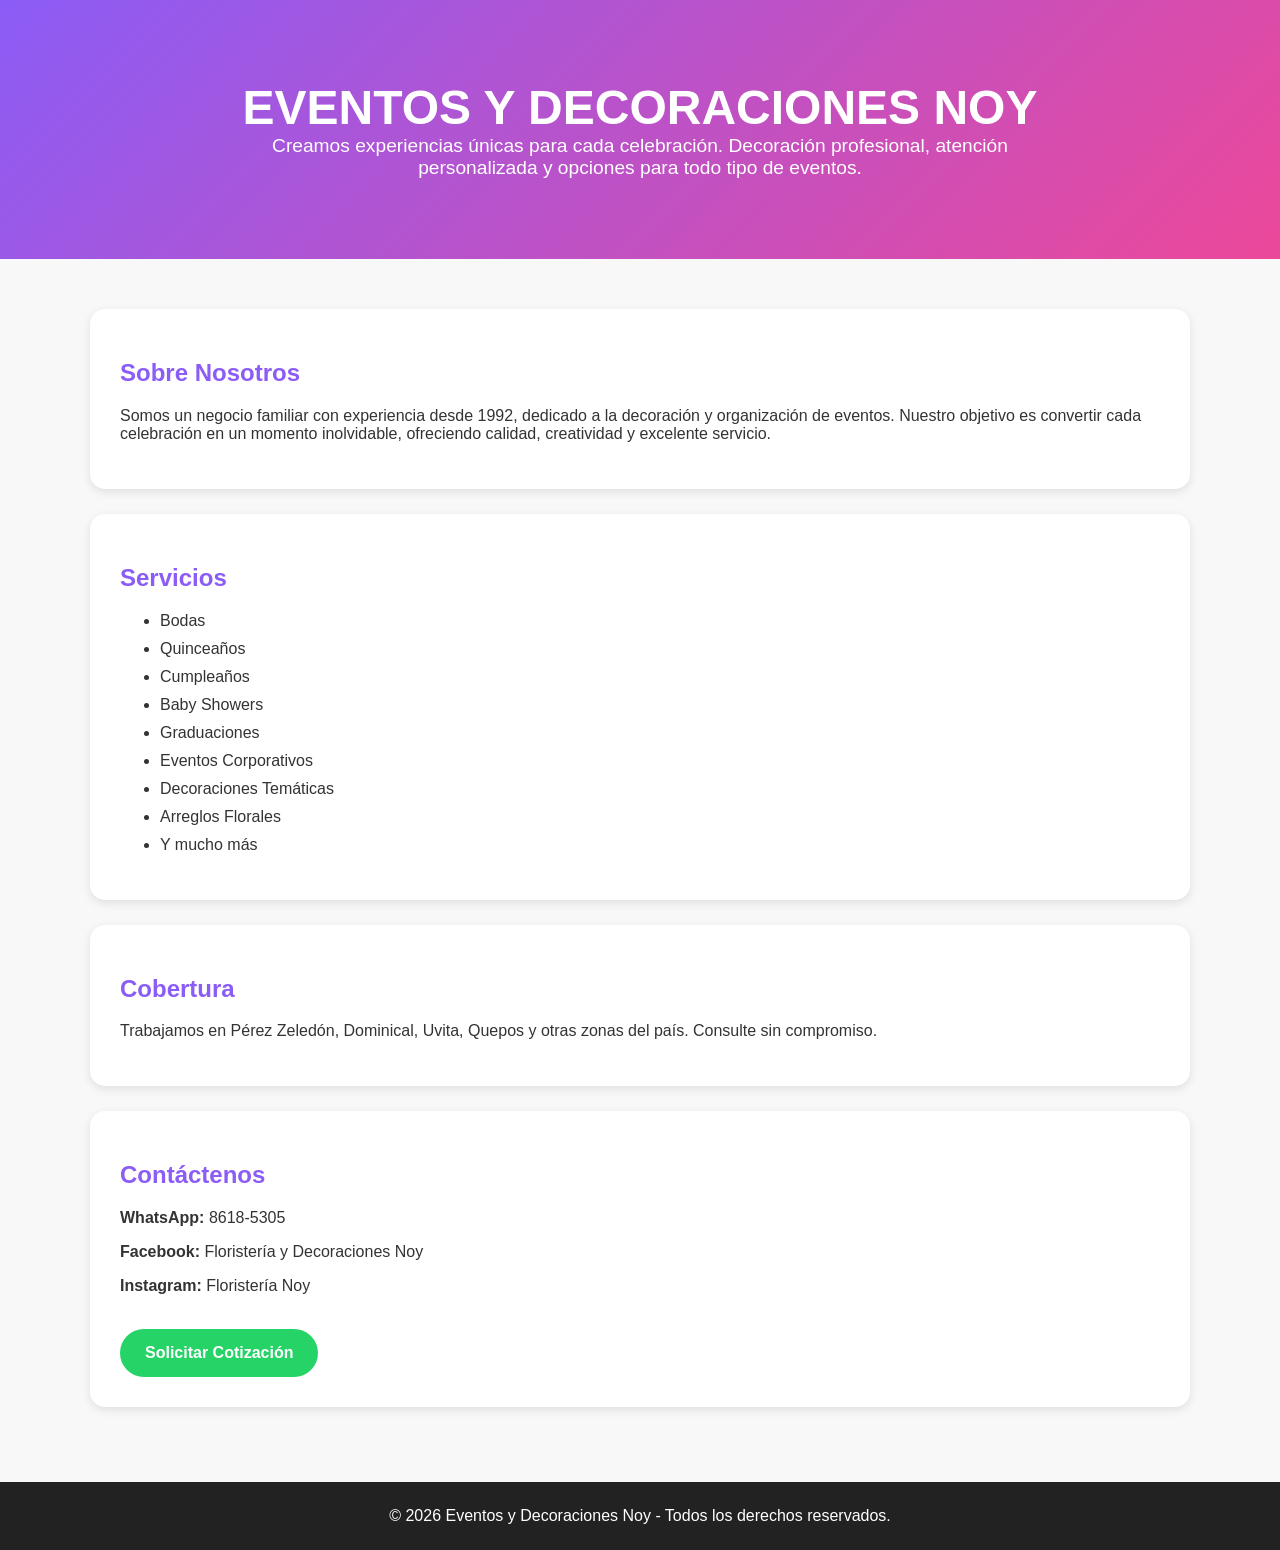
==== index.html @ f1e03eb6 "Update index.html" ====
<!DOCTYPE html>
<html lang="es">
<head>
<meta charset="UTF-8">
<meta name="viewport" content="width=device-width, initial-scale=1.0">
<title>Eventos y Decoraciones Noy</title>

<style>
body{
    margin:0;
    font-family:Arial, sans-serif;
    background:#f8f8f8;
    color:#333;
}

header{
    background:linear-gradient(135deg,#8b5cf6,#ec4899);
    color:white;
    text-align:center;
    padding:80px 20px;
}

header h1{
    font-size:3rem;
    margin:0;
}

header p{
    font-size:1.2rem;
    max-width:800px;
    margin:auto;
}

section{
    max-width:1100px;
    margin:auto;
    padding:50px 20px;
}

.card{
    background:white;
    padding:30px;
    border-radius:15px;
    box-shadow:0 3px 10px rgba(0,0,0,0.1);
    margin-bottom:25px;
}

h2{
    color:#8b5cf6;
}

ul li{
    margin-bottom:10px;
}

.whatsapp{
    display:inline-block;
    background:#25D366;
    color:white;
    padding:15px 25px;
    border-radius:50px;
    text-decoration:none;
    font-weight:bold;
}

footer{
    background:#222;
    color:white;
    text-align:center;
    padding:25px;
}

@media(max-width:768px){
    header h1{
        font-size:2rem;
    }
}
</style>
</head>

<body>

<header>
    <h1>EVENTOS Y DECORACIONES NOY</h1>
    <p>
        Creamos experiencias únicas para cada celebración.
        Decoración profesional, atención personalizada y opciones
        para todo tipo de eventos.
    </p>
</header>

<section>

<div class="card">
    <h2>Sobre Nosotros</h2>
    <p>
        Somos un negocio familiar con experiencia desde 1992,
        dedicado a la decoración y organización de eventos.
        Nuestro objetivo es convertir cada celebración en un momento
        inolvidable, ofreciendo calidad, creatividad y excelente servicio.
    </p>
</div>

<div class="card">
    <h2>Servicios</h2>
    <ul>
        <li>Bodas</li>
        <li>Quinceaños</li>
        <li>Cumpleaños</li>
        <li>Baby Showers</li>
        <li>Graduaciones</li>
        <li>Eventos Corporativos</li>
        <li>Decoraciones Temáticas</li>
        <li>Arreglos Florales</li>
        <li>Y mucho más</li>
    </ul>
</div>

<div class="card">
    <h2>Cobertura</h2>
    <p>
        Trabajamos en Pérez Zeledón, Dominical, Uvita, Quepos
        y otras zonas del país. Consulte sin compromiso.
    </p>
</div>

<div class="card">
    <h2>Contáctenos</h2>

    <p><strong>WhatsApp:</strong> 8618-5305</p>
    <p><strong>Facebook:</strong> Floristería y Decoraciones Noy</p>
    <p><strong>Instagram:</strong> Floristería Noy</p>

    <br>

    <a class="whatsapp"
       href="https://wa.me/50686185305"
       target="_blank">
       Solicitar Cotización
    </a>
</div>

</section>

<footer>
    © 2026 Eventos y Decoraciones Noy - Todos los derechos reservados.
</footer>

</body>
</html>
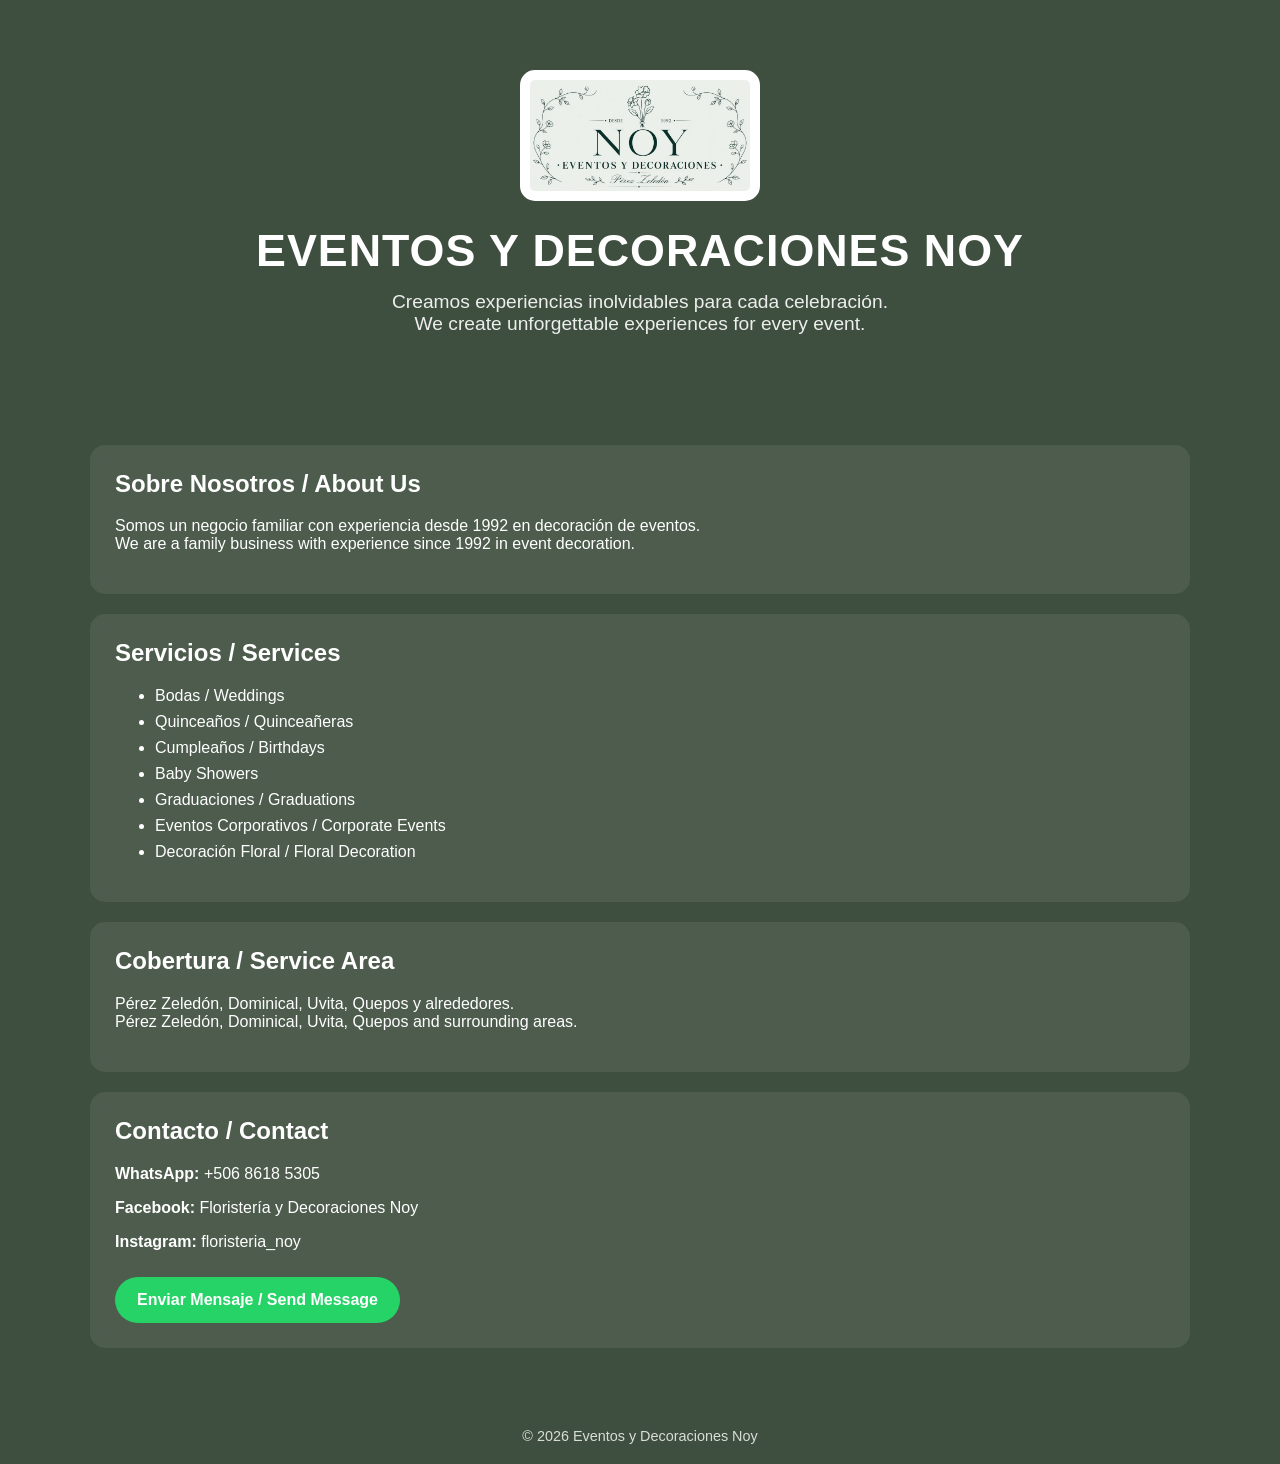
==== commit af80fb75: "Update 2 index.html" ====
--- a/index.html
+++ b/index.html
@@ -8,72 +8,80 @@
 <style>
 body{
     margin:0;
-    font-family:Arial, sans-serif;
-    background:#f8f8f8;
-    color:#333;
+    font-family: Arial, sans-serif;
+    background:#3f4f3f; /* verde musgo */
+    color:white;
 }
 
+/* HEADER */
 header{
-    background:linear-gradient(135deg,#8b5cf6,#ec4899);
-    color:white;
     text-align:center;
-    padding:80px 20px;
+    padding:70px 20px;
+}
+
+header img{
+    max-width:220px;
+    margin-bottom:20px;
+    border-radius:15px;
+    background:white;
+    padding:10px;
 }
 
 header h1{
-    font-size:3rem;
+    font-size:2.8rem;
     margin:0;
+    letter-spacing:1px;
 }
 
 header p{
     font-size:1.2rem;
     max-width:800px;
-    margin:auto;
+    margin:15px auto 0;
+    opacity:0.9;
 }
 
+/* SECCIONES */
 section{
     max-width:1100px;
     margin:auto;
-    padding:50px 20px;
+    padding:40px 20px;
 }
 
 .card{
-    background:white;
-    padding:30px;
+    background:rgba(255,255,255,0.08);
+    padding:25px;
     border-radius:15px;
-    box-shadow:0 3px 10px rgba(0,0,0,0.1);
-    margin-bottom:25px;
+    margin-bottom:20px;
+    backdrop-filter: blur(6px);
 }
 
 h2{
-    color:#8b5cf6;
+    color:#ffffff;
+    margin-top:0;
 }
 
 ul li{
-    margin-bottom:10px;
+    margin-bottom:8px;
 }
 
+/* BOTÓN WHATSAPP */
 .whatsapp{
     display:inline-block;
     background:#25D366;
     color:white;
-    padding:15px 25px;
+    padding:14px 22px;
     border-radius:50px;
     text-decoration:none;
     font-weight:bold;
+    margin-top:10px;
 }
 
+/* FOOTER */
 footer{
-    background:#222;
-    color:white;
     text-align:center;
-    padding:25px;
-}
-
-@media(max-width:768px){
-    header h1{
-        font-size:2rem;
-    }
+    padding:20px;
+    font-size:0.9rem;
+    opacity:0.8;
 }
 </style>
 </head>
@@ -81,69 +89,65 @@
 <body>
 
 <header>
+
+    <img src="logo-noy.jpeg" alt="Logo Eventos y Decoraciones Noy">
+
     <h1>EVENTOS Y DECORACIONES NOY</h1>
+
     <p>
-        Creamos experiencias únicas para cada celebración.
-        Decoración profesional, atención personalizada y opciones
-        para todo tipo de eventos.
+        Creamos experiencias inolvidables para cada celebración.<br>
+        We create unforgettable experiences for every event.
     </p>
+
 </header>
 
 <section>
 
 <div class="card">
-    <h2>Sobre Nosotros</h2>
+    <h2>Sobre Nosotros / About Us</h2>
     <p>
-        Somos un negocio familiar con experiencia desde 1992,
-        dedicado a la decoración y organización de eventos.
-        Nuestro objetivo es convertir cada celebración en un momento
-        inolvidable, ofreciendo calidad, creatividad y excelente servicio.
+        Somos un negocio familiar con experiencia desde 1992 en decoración de eventos.<br>
+        We are a family business with experience since 1992 in event decoration.
     </p>
 </div>
 
 <div class="card">
-    <h2>Servicios</h2>
+    <h2>Servicios / Services</h2>
     <ul>
-        <li>Bodas</li>
-        <li>Quinceaños</li>
-        <li>Cumpleaños</li>
+        <li>Bodas / Weddings</li>
+        <li>Quinceaños / Quinceañeras</li>
+        <li>Cumpleaños / Birthdays</li>
         <li>Baby Showers</li>
-        <li>Graduaciones</li>
-        <li>Eventos Corporativos</li>
-        <li>Decoraciones Temáticas</li>
-        <li>Arreglos Florales</li>
-        <li>Y mucho más</li>
+        <li>Graduaciones / Graduations</li>
+        <li>Eventos Corporativos / Corporate Events</li>
+        <li>Decoración Floral / Floral Decoration</li>
     </ul>
 </div>
 
 <div class="card">
-    <h2>Cobertura</h2>
+    <h2>Cobertura / Service Area</h2>
     <p>
-        Trabajamos en Pérez Zeledón, Dominical, Uvita, Quepos
-        y otras zonas del país. Consulte sin compromiso.
+        Pérez Zeledón, Dominical, Uvita, Quepos y alrededores.<br>
+        Pérez Zeledón, Dominical, Uvita, Quepos and surrounding areas.
     </p>
 </div>
 
 <div class="card">
-    <h2>Contáctenos</h2>
+    <h2>Contacto / Contact</h2>
 
-    <p><strong>WhatsApp:</strong> 8618-5305</p>
+    <p><strong>WhatsApp:</strong> +506 8618 5305</p>
     <p><strong>Facebook:</strong> Floristería y Decoraciones Noy</p>
-    <p><strong>Instagram:</strong> Floristería Noy</p>
+    <p><strong>Instagram:</strong> floristeria_noy</p>
 
-    <br>
-
-    <a class="whatsapp"
-       href="https://wa.me/50686185305"
-       target="_blank">
-       Solicitar Cotización
+    <a class="whatsapp" href="https://wa.me/50686185305" target="_blank">
+        Enviar Mensaje / Send Message
     </a>
 </div>
 
 </section>
 
 <footer>
-    © 2026 Eventos y Decoraciones Noy - Todos los derechos reservados.
+    © 2026 Eventos y Decoraciones Noy
 </footer>
 
 </body>
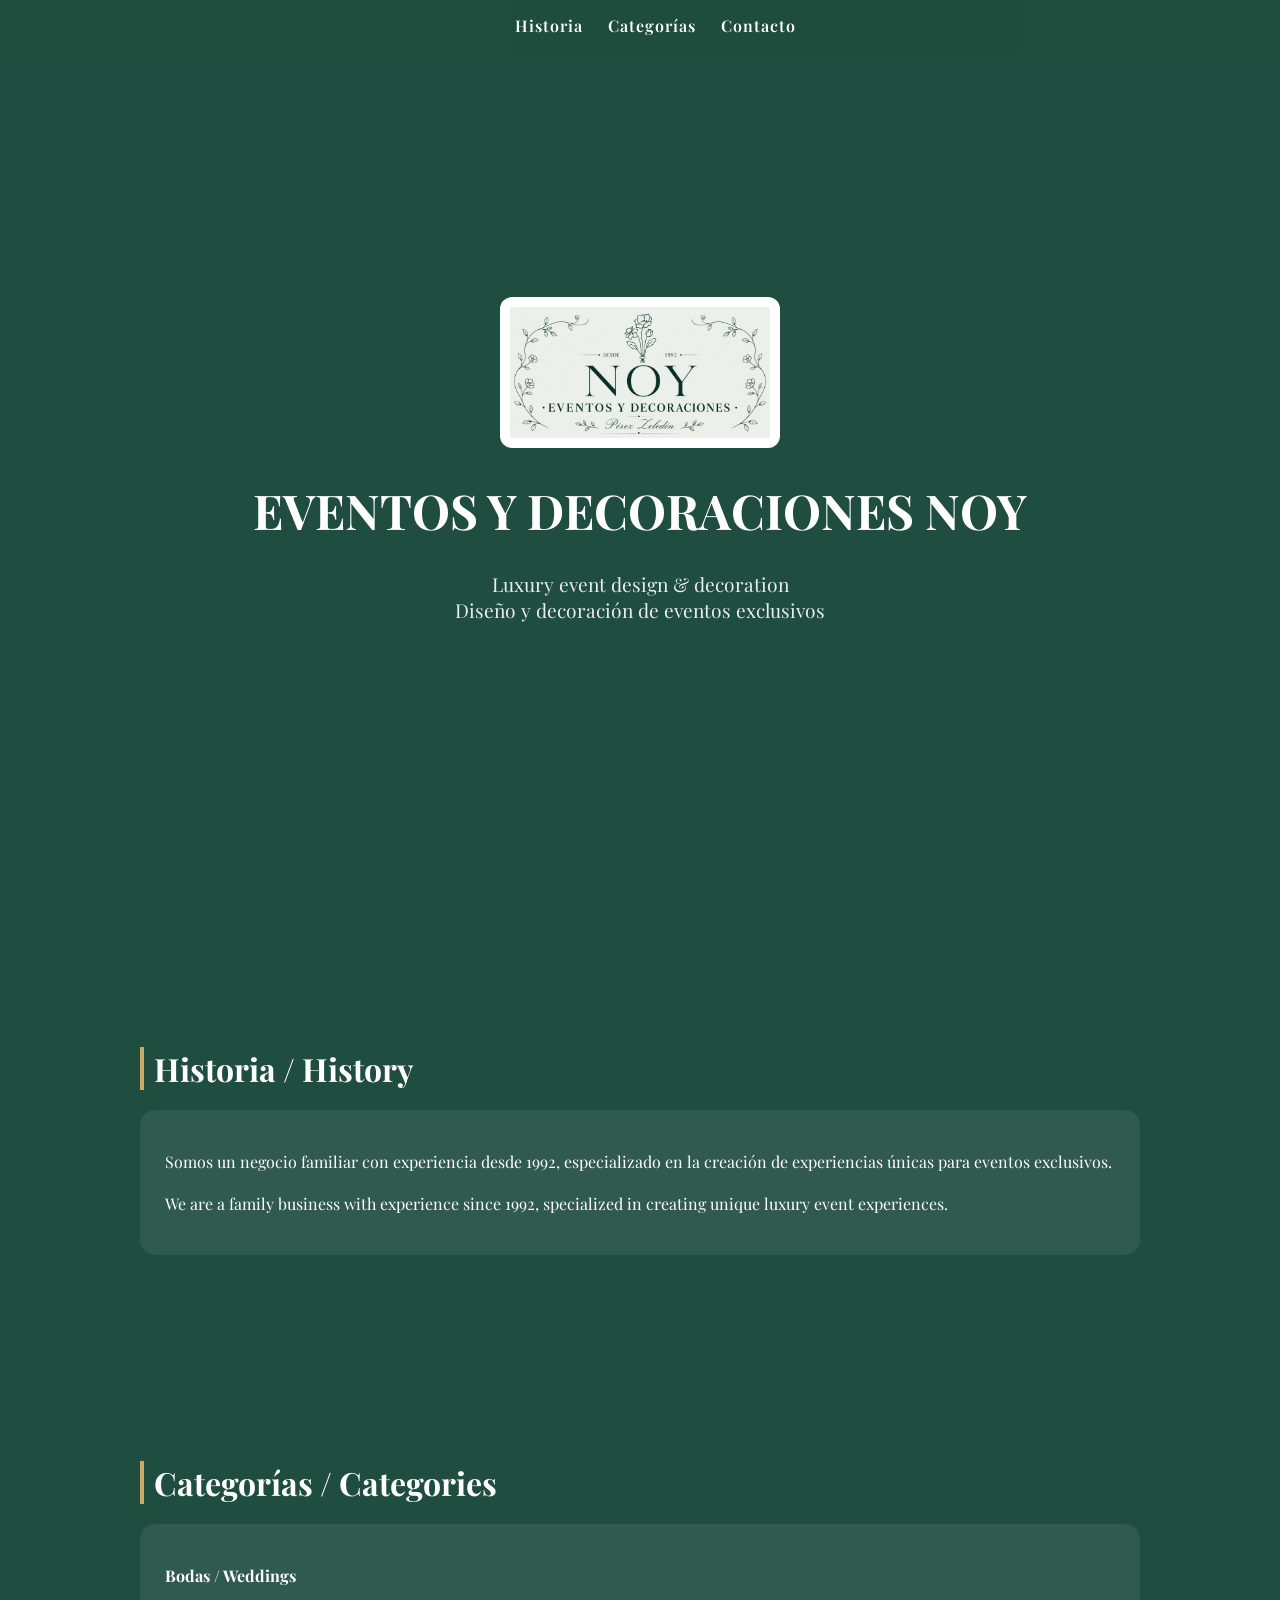
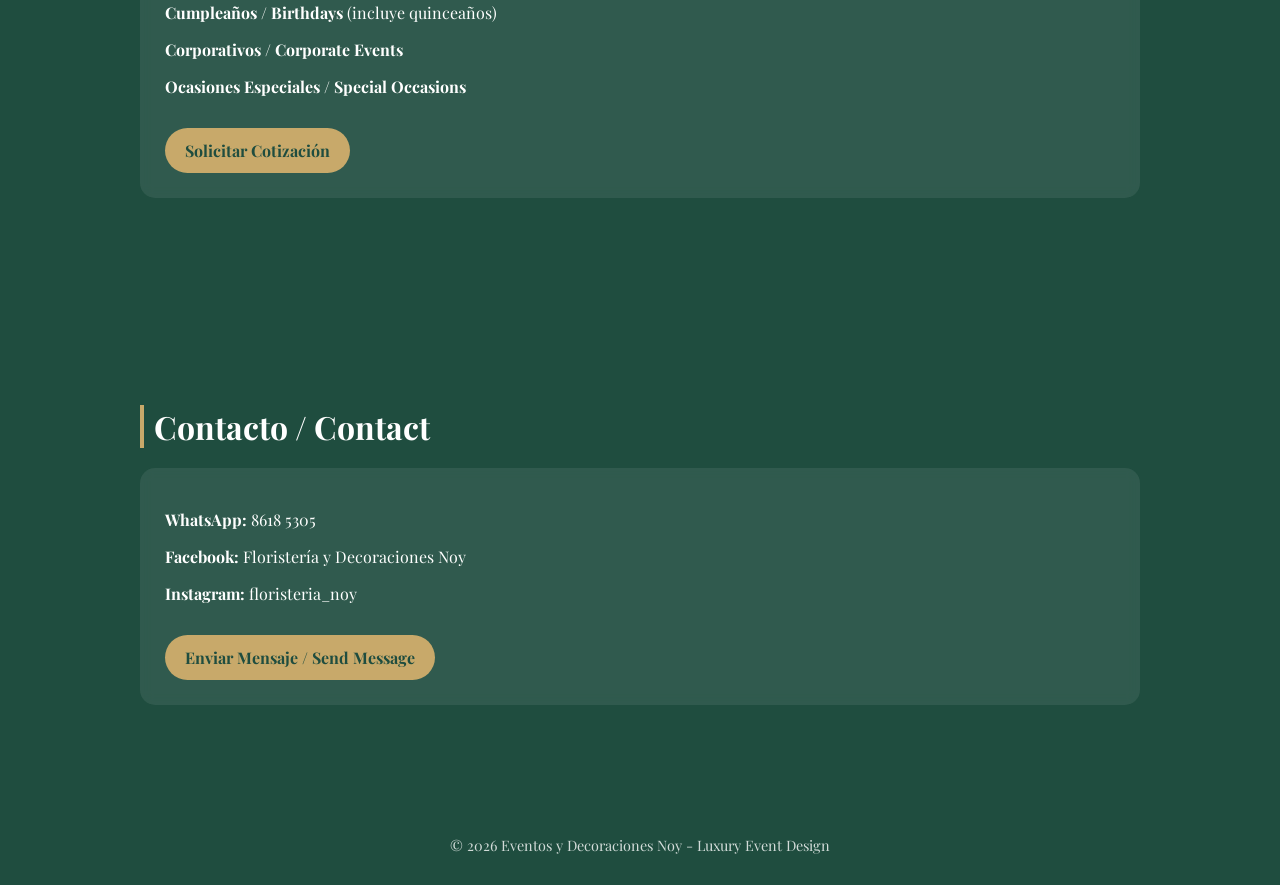
==== commit cebcc3c5: "Update 3 index.html" ====
--- a/index.html
+++ b/index.html
@@ -5,46 +5,79 @@
 <meta name="viewport" content="width=device-width, initial-scale=1.0">
 <title>Eventos y Decoraciones Noy</title>
 
+<link href="https://fonts.googleapis.com/css2?family=Playfair+Display:wght@400;600;700&display=swap" rel="stylesheet">
+
 <style>
 body{
     margin:0;
-    font-family: Arial, sans-serif;
-    background:#3f4f3f; /* verde musgo */
-    color:white;
+    font-family:'Playfair Display', serif;
+    background:#1f4d3f; /* verde lujo */
+    color:#ffffff;
 }
 
-/* HEADER */
+/* NAV */
+nav{
+    position:fixed;
+    top:0;
+    width:100%;
+    background:rgba(31,77,63,0.95);
+    display:flex;
+    justify-content:center;
+    gap:25px;
+    padding:15px;
+    z-index:1000;
+}
+
+nav a{
+    color:white;
+    text-decoration:none;
+    font-weight:600;
+    letter-spacing:1px;
+}
+
+/* HERO */
 header{
+    height:100vh;
+    display:flex;
+    flex-direction:column;
+    justify-content:center;
+    align-items:center;
     text-align:center;
-    padding:70px 20px;
+    padding:20px;
 }
 
 header img{
-    max-width:220px;
+    width:260px;
+    max-width:80%;
     margin-bottom:20px;
-    border-radius:15px;
+    border-radius:12px;
     background:white;
     padding:10px;
 }
 
 header h1{
-    font-size:2.8rem;
-    margin:0;
-    letter-spacing:1px;
+    font-size:3rem;
+    margin:10px 0;
 }
 
 header p{
+    max-width:700px;
     font-size:1.2rem;
-    max-width:800px;
-    margin:15px auto 0;
     opacity:0.9;
 }
 
 /* SECCIONES */
 section{
-    max-width:1100px;
+    max-width:1000px;
     margin:auto;
-    padding:40px 20px;
+    padding:80px 20px;
+}
+
+h2{
+    font-size:2rem;
+    margin-bottom:20px;
+    border-left:4px solid #c8a96a;
+    padding-left:10px;
 }
 
 .card{
@@ -55,31 +88,22 @@
     backdrop-filter: blur(6px);
 }
 
-h2{
-    color:#ffffff;
-    margin-top:0;
-}
-
-ul li{
-    margin-bottom:8px;
-}
-
-/* BOTÓN WHATSAPP */
-.whatsapp{
+/* BOTÓN */
+.button{
     display:inline-block;
-    background:#25D366;
-    color:white;
-    padding:14px 22px;
-    border-radius:50px;
+    margin-top:15px;
+    padding:12px 20px;
+    background:#c8a96a; /* dorado lujo */
+    color:#1f4d3f;
     text-decoration:none;
+    border-radius:30px;
     font-weight:bold;
-    margin-top:10px;
 }
 
 /* FOOTER */
 footer{
     text-align:center;
-    padding:20px;
+    padding:30px;
     font-size:0.9rem;
     opacity:0.8;
 }
@@ -88,66 +112,73 @@
 
 <body>
 
+<!-- NAV -->
+<nav>
+    <a href="#historia">Historia</a>
+    <a href="#categorias">Categorías</a>
+    <a href="#contacto">Contacto</a>
+</nav>
+
+<!-- HERO -->
 <header>
 
-    <img src="logo-noy.jpeg" alt="Logo Eventos y Decoraciones Noy">
+    <img src="logo-noy.jpeg" alt="Logo Noy">
 
     <h1>EVENTOS Y DECORACIONES NOY</h1>
 
     <p>
-        Creamos experiencias inolvidables para cada celebración.<br>
-        We create unforgettable experiences for every event.
+        Luxury event design & decoration<br>
+        Diseño y decoración de eventos exclusivos
     </p>
 
 </header>
 
-<section>
+<!-- HISTORIA -->
+<section id="historia">
+    <h2>Historia / History</h2>
 
-<div class="card">
-    <h2>Sobre Nosotros / About Us</h2>
-    <p>
-        Somos un negocio familiar con experiencia desde 1992 en decoración de eventos.<br>
-        We are a family business with experience since 1992 in event decoration.
-    </p>
-</div>
+    <div class="card">
+        <p>
+            Somos un negocio familiar con experiencia desde 1992,
+            especializado en la creación de experiencias únicas para eventos exclusivos.<br><br>
 
-<div class="card">
-    <h2>Servicios / Services</h2>
-    <ul>
-        <li>Bodas / Weddings</li>
-        <li>Quinceaños / Quinceañeras</li>
-        <li>Cumpleaños / Birthdays</li>
-        <li>Baby Showers</li>
-        <li>Graduaciones / Graduations</li>
-        <li>Eventos Corporativos / Corporate Events</li>
-        <li>Decoración Floral / Floral Decoration</li>
-    </ul>
-</div>
+            We are a family business with experience since 1992,
+            specialized in creating unique luxury event experiences.
+        </p>
+    </div>
+</section>
 
-<div class="card">
-    <h2>Cobertura / Service Area</h2>
-    <p>
-        Pérez Zeledón, Dominical, Uvita, Quepos y alrededores.<br>
-        Pérez Zeledón, Dominical, Uvita, Quepos and surrounding areas.
-    </p>
-</div>
+<!-- CATEGORIAS -->
+<section id="categorias">
+    <h2>Categorías / Categories</h2>
 
-<div class="card">
+    <div class="card">
+        <p><strong>Bodas / Weddings</strong></p>
+        <p><strong>Cumpleaños / Birthdays</strong> (incluye quinceaños)</p>
+        <p><strong>Corporativos / Corporate Events</strong></p>
+        <p><strong>Ocasiones Especiales / Special Occasions</strong></p>
+
+        <a class="button" href="#contacto">Solicitar Cotización</a>
+    </div>
+</section>
+
+<!-- CONTACTO -->
+<section id="contacto">
     <h2>Contacto / Contact</h2>
 
-    <p><strong>WhatsApp:</strong> +506 8618 5305</p>
-    <p><strong>Facebook:</strong> Floristería y Decoraciones Noy</p>
-    <p><strong>Instagram:</strong> floristeria_noy</p>
+    <div class="card">
+        <p><strong>WhatsApp:</strong> 8618 5305</p>
+        <p><strong>Facebook:</strong> Floristería y Decoraciones Noy</p>
+        <p><strong>Instagram:</strong> floristeria_noy</p>
 
-    <a class="whatsapp" href="https://wa.me/50686185305" target="_blank">
-        Enviar Mensaje / Send Message
-    </a>
-</div>
-
+        <a class="button" href="https://wa.me/50686185305" target="_blank">
+            Enviar Mensaje / Send Message
+        </a>
+    </div>
 </section>
 
 <footer>
-    © 2026 Eventos y Decoraciones Noy
+    © 2026 Eventos y Decoraciones Noy - Luxury Event Design
 </footer>
 
 </body>
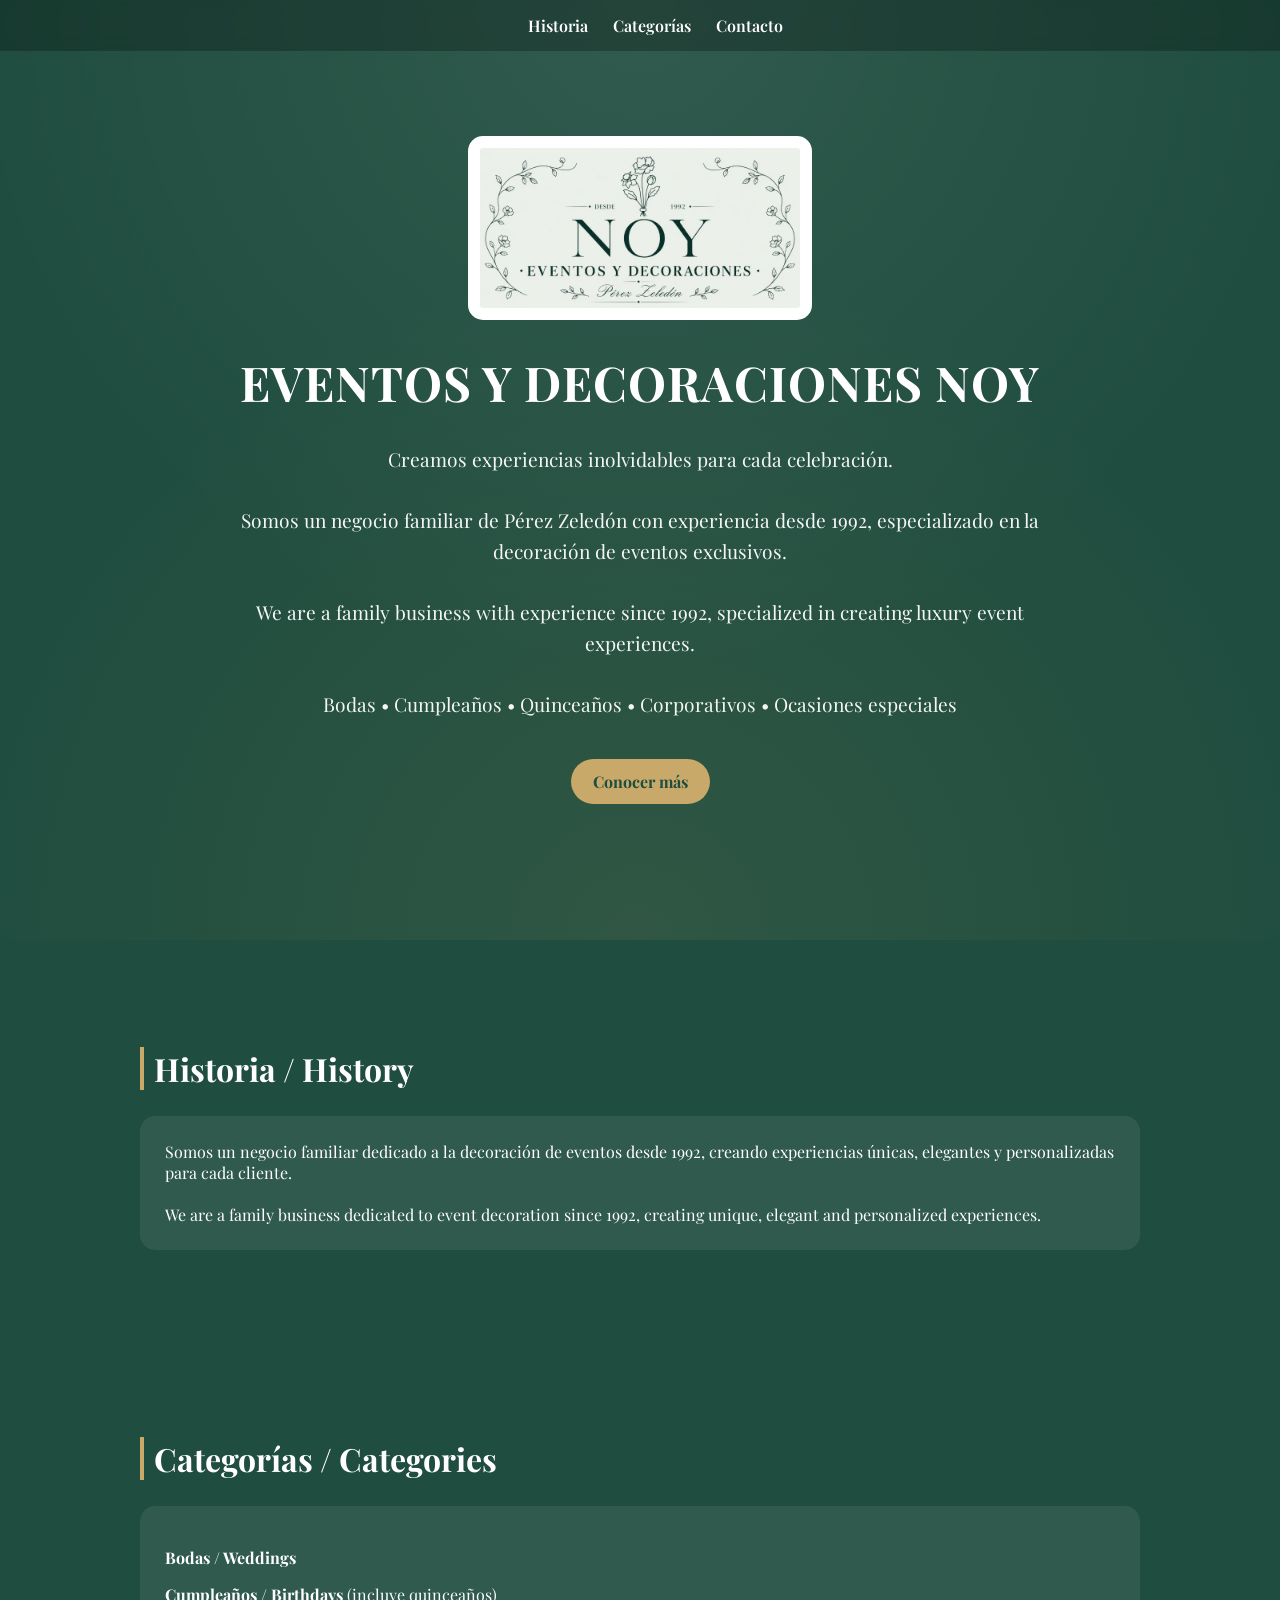
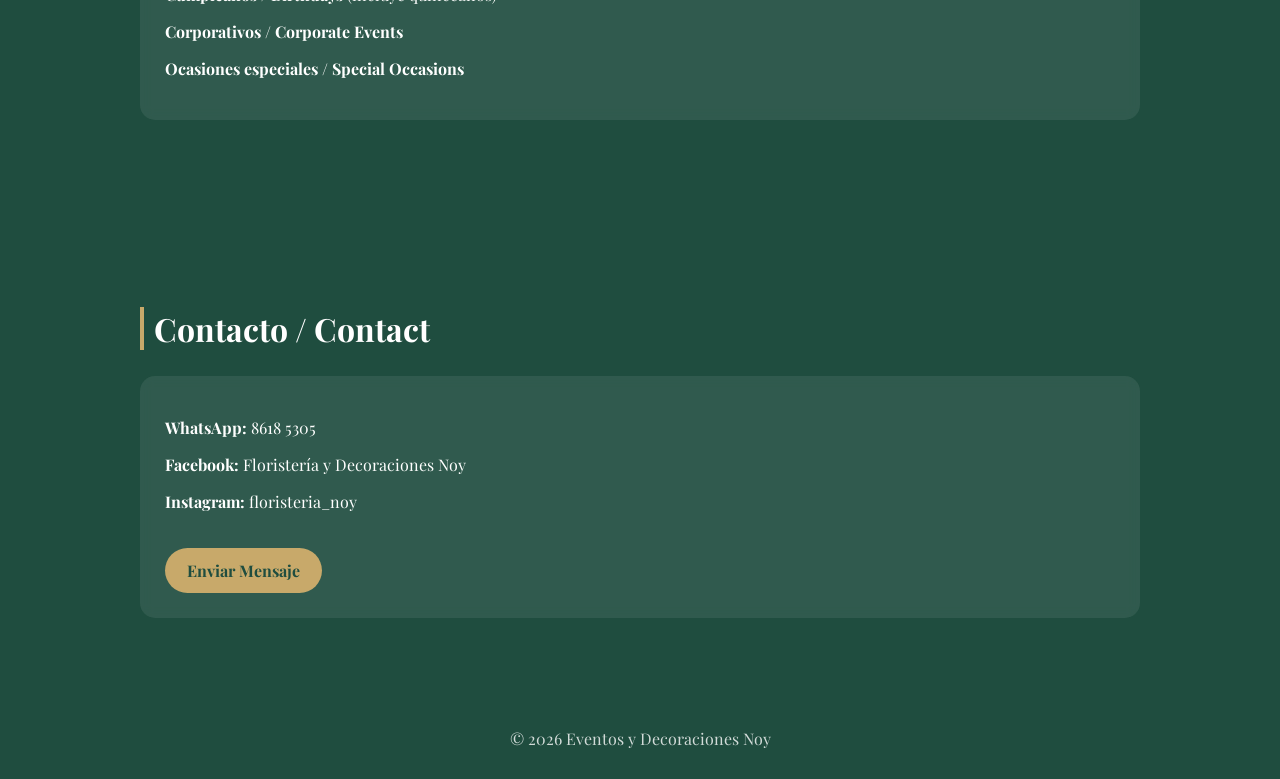
==== commit 66182e59: "Update 4 index.html" ====
--- a/index.html
+++ b/index.html
@@ -11,8 +11,8 @@
 body{
     margin:0;
     font-family:'Playfair Display', serif;
-    background:#1f4d3f; /* verde lujo */
-    color:#ffffff;
+    background:#1f4d3f;
+    color:white;
 }
 
 /* NAV */
@@ -20,50 +20,55 @@
     position:fixed;
     top:0;
     width:100%;
-    background:rgba(31,77,63,0.95);
+    background:rgba(0,0,0,0.25);
     display:flex;
     justify-content:center;
     gap:25px;
     padding:15px;
     z-index:1000;
+    backdrop-filter: blur(6px);
 }
 
 nav a{
     color:white;
     text-decoration:none;
     font-weight:600;
-    letter-spacing:1px;
 }
 
 /* HERO */
-header{
-    height:100vh;
+.hero{
+    min-height:100vh;
     display:flex;
     flex-direction:column;
     justify-content:center;
     align-items:center;
     text-align:center;
     padding:20px;
+    background:
+        radial-gradient(circle at top, rgba(255,255,255,0.08), transparent 60%),
+        radial-gradient(circle at bottom, rgba(200,169,106,0.10), transparent 60%);
 }
 
-header img{
-    width:260px;
+.hero img{
+    width:320px;
     max-width:80%;
     margin-bottom:20px;
-    border-radius:12px;
     background:white;
-    padding:10px;
+    padding:12px;
+    border-radius:15px;
 }
 
-header h1{
+.hero h1{
     font-size:3rem;
     margin:10px 0;
+    letter-spacing:1px;
 }
 
-header p{
-    max-width:700px;
+.hero p{
+    max-width:800px;
     font-size:1.2rem;
-    opacity:0.9;
+    opacity:0.95;
+    line-height:1.6;
 }
 
 /* SECCIONES */
@@ -75,7 +80,6 @@
 
 h2{
     font-size:2rem;
-    margin-bottom:20px;
     border-left:4px solid #c8a96a;
     padding-left:10px;
 }
@@ -84,16 +88,16 @@
     background:rgba(255,255,255,0.08);
     padding:25px;
     border-radius:15px;
-    margin-bottom:20px;
+    margin-top:20px;
     backdrop-filter: blur(6px);
 }
 
 /* BOTÓN */
-.button{
+.btn{
     display:inline-block;
-    margin-top:15px;
-    padding:12px 20px;
-    background:#c8a96a; /* dorado lujo */
+    margin-top:20px;
+    padding:12px 22px;
+    background:#c8a96a;
     color:#1f4d3f;
     text-decoration:none;
     border-radius:30px;
@@ -104,7 +108,6 @@
 footer{
     text-align:center;
     padding:30px;
-    font-size:0.9rem;
     opacity:0.8;
 }
 </style>
@@ -112,7 +115,6 @@
 
 <body>
 
-<!-- NAV -->
 <nav>
     <a href="#historia">Historia</a>
     <a href="#categorias">Categorías</a>
@@ -120,31 +122,38 @@
 </nav>
 
 <!-- HERO -->
-<header>
+<div class="hero">
 
-    <img src="logo-noy.jpeg" alt="Logo Noy">
+    <img src="logo-noy.jpeg" alt="Logo">
 
     <h1>EVENTOS Y DECORACIONES NOY</h1>
 
     <p>
-        Luxury event design & decoration<br>
-        Diseño y decoración de eventos exclusivos
+        Creamos experiencias inolvidables para cada celebración.<br><br>
+
+        Somos un negocio familiar de Pérez Zeledón con experiencia desde 1992,
+        especializado en la decoración de eventos exclusivos.<br><br>
+
+        We are a family business with experience since 1992,
+        specialized in creating luxury event experiences.<br><br>
+
+        Bodas • Cumpleaños • Quinceaños • Corporativos • Ocasiones especiales
     </p>
 
-</header>
+    <a class="btn" href="#historia">Conocer más</a>
+
+</div>
 
 <!-- HISTORIA -->
 <section id="historia">
     <h2>Historia / History</h2>
 
     <div class="card">
-        <p>
-            Somos un negocio familiar con experiencia desde 1992,
-            especializado en la creación de experiencias únicas para eventos exclusivos.<br><br>
+        Somos un negocio familiar dedicado a la decoración de eventos desde 1992,
+        creando experiencias únicas, elegantes y personalizadas para cada cliente.<br><br>
 
-            We are a family business with experience since 1992,
-            specialized in creating unique luxury event experiences.
-        </p>
+        We are a family business dedicated to event decoration since 1992,
+        creating unique, elegant and personalized experiences.
     </div>
 </section>
 
@@ -153,12 +162,10 @@
     <h2>Categorías / Categories</h2>
 
     <div class="card">
-        <p><strong>Bodas / Weddings</strong></p>
-        <p><strong>Cumpleaños / Birthdays</strong> (incluye quinceaños)</p>
-        <p><strong>Corporativos / Corporate Events</strong></p>
-        <p><strong>Ocasiones Especiales / Special Occasions</strong></p>
-
-        <a class="button" href="#contacto">Solicitar Cotización</a>
+        <p><b>Bodas / Weddings</b></p>
+        <p><b>Cumpleaños / Birthdays</b> (incluye quinceaños)</p>
+        <p><b>Corporativos / Corporate Events</b></p>
+        <p><b>Ocasiones especiales / Special Occasions</b></p>
     </div>
 </section>
 
@@ -167,18 +174,18 @@
     <h2>Contacto / Contact</h2>
 
     <div class="card">
-        <p><strong>WhatsApp:</strong> 8618 5305</p>
-        <p><strong>Facebook:</strong> Floristería y Decoraciones Noy</p>
-        <p><strong>Instagram:</strong> floristeria_noy</p>
+        <p><b>WhatsApp:</b> 8618 5305</p>
+        <p><b>Facebook:</b> Floristería y Decoraciones Noy</p>
+        <p><b>Instagram:</b> floristeria_noy</p>
 
-        <a class="button" href="https://wa.me/50686185305" target="_blank">
-            Enviar Mensaje / Send Message
+        <a class="btn" href="https://wa.me/50686185305" target="_blank">
+            Enviar Mensaje
         </a>
     </div>
 </section>
 
 <footer>
-    © 2026 Eventos y Decoraciones Noy - Luxury Event Design
+    © 2026 Eventos y Decoraciones Noy
 </footer>
 
 </body>
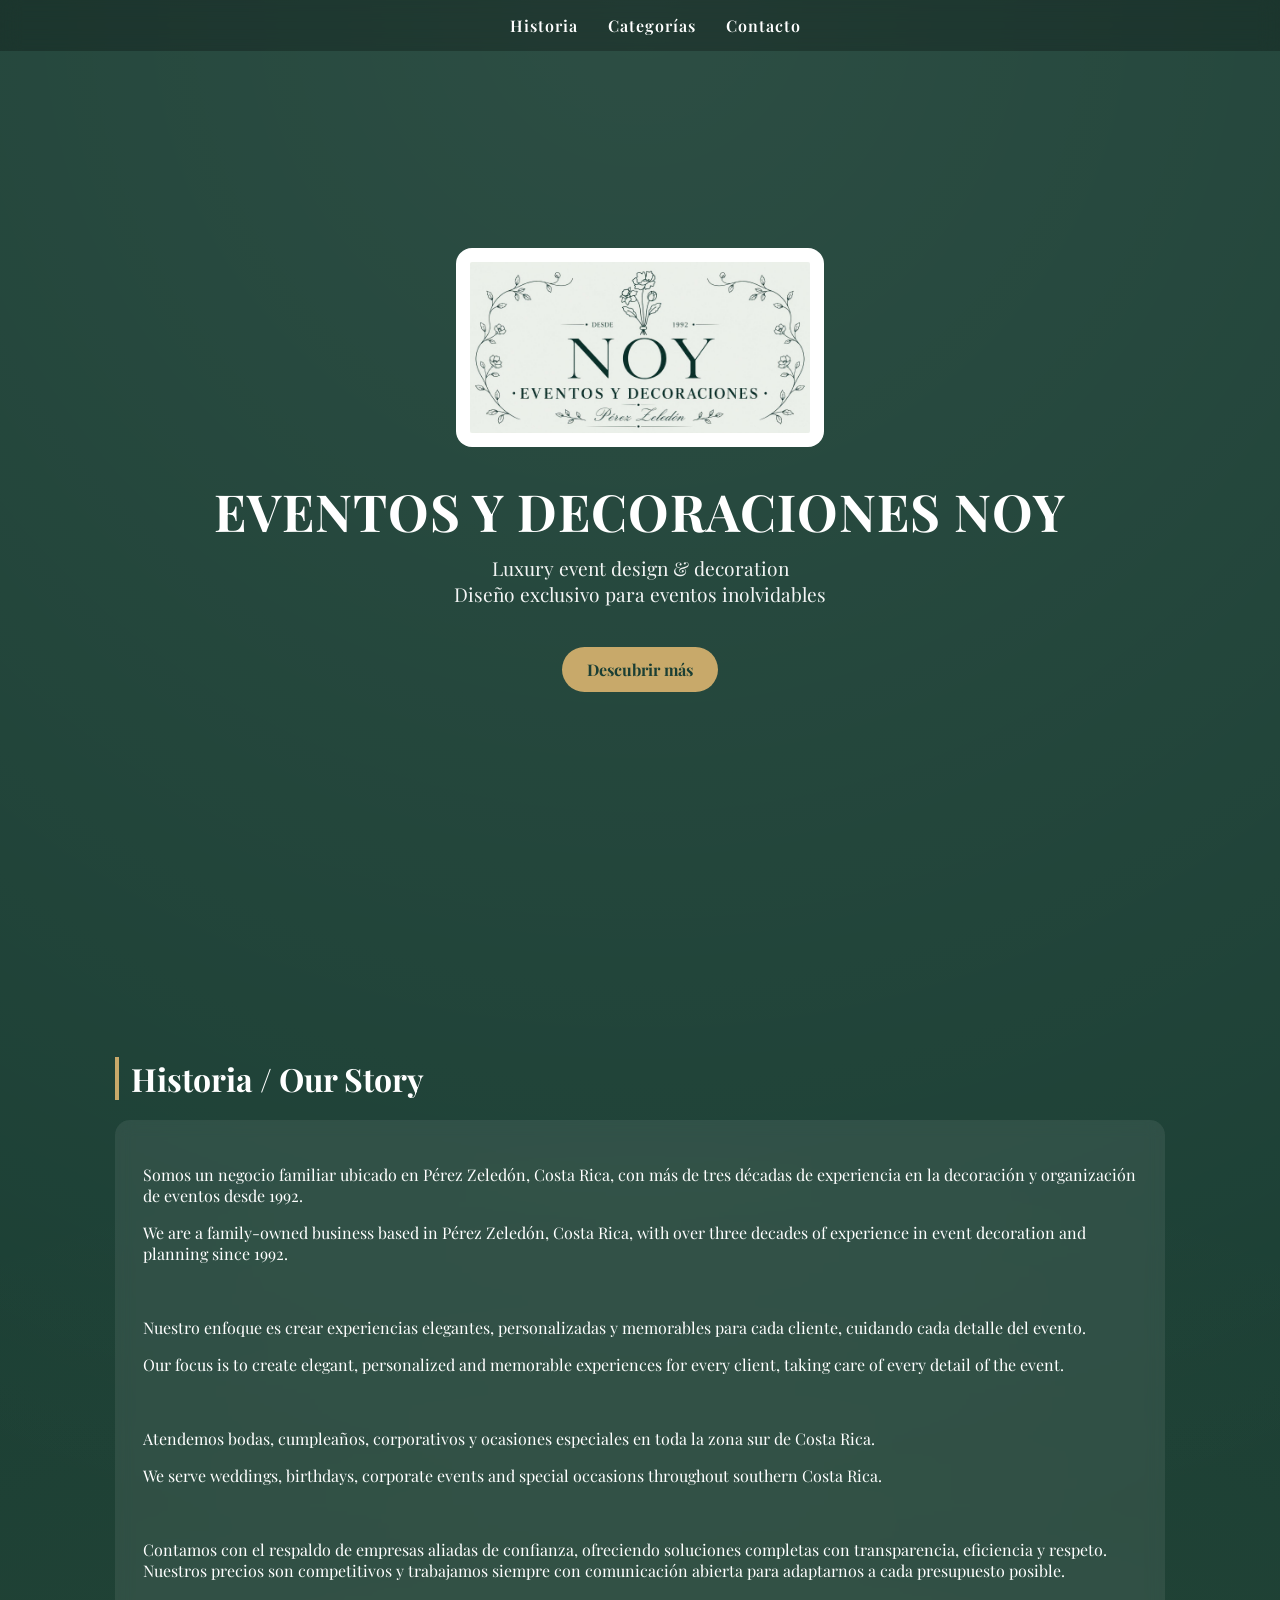
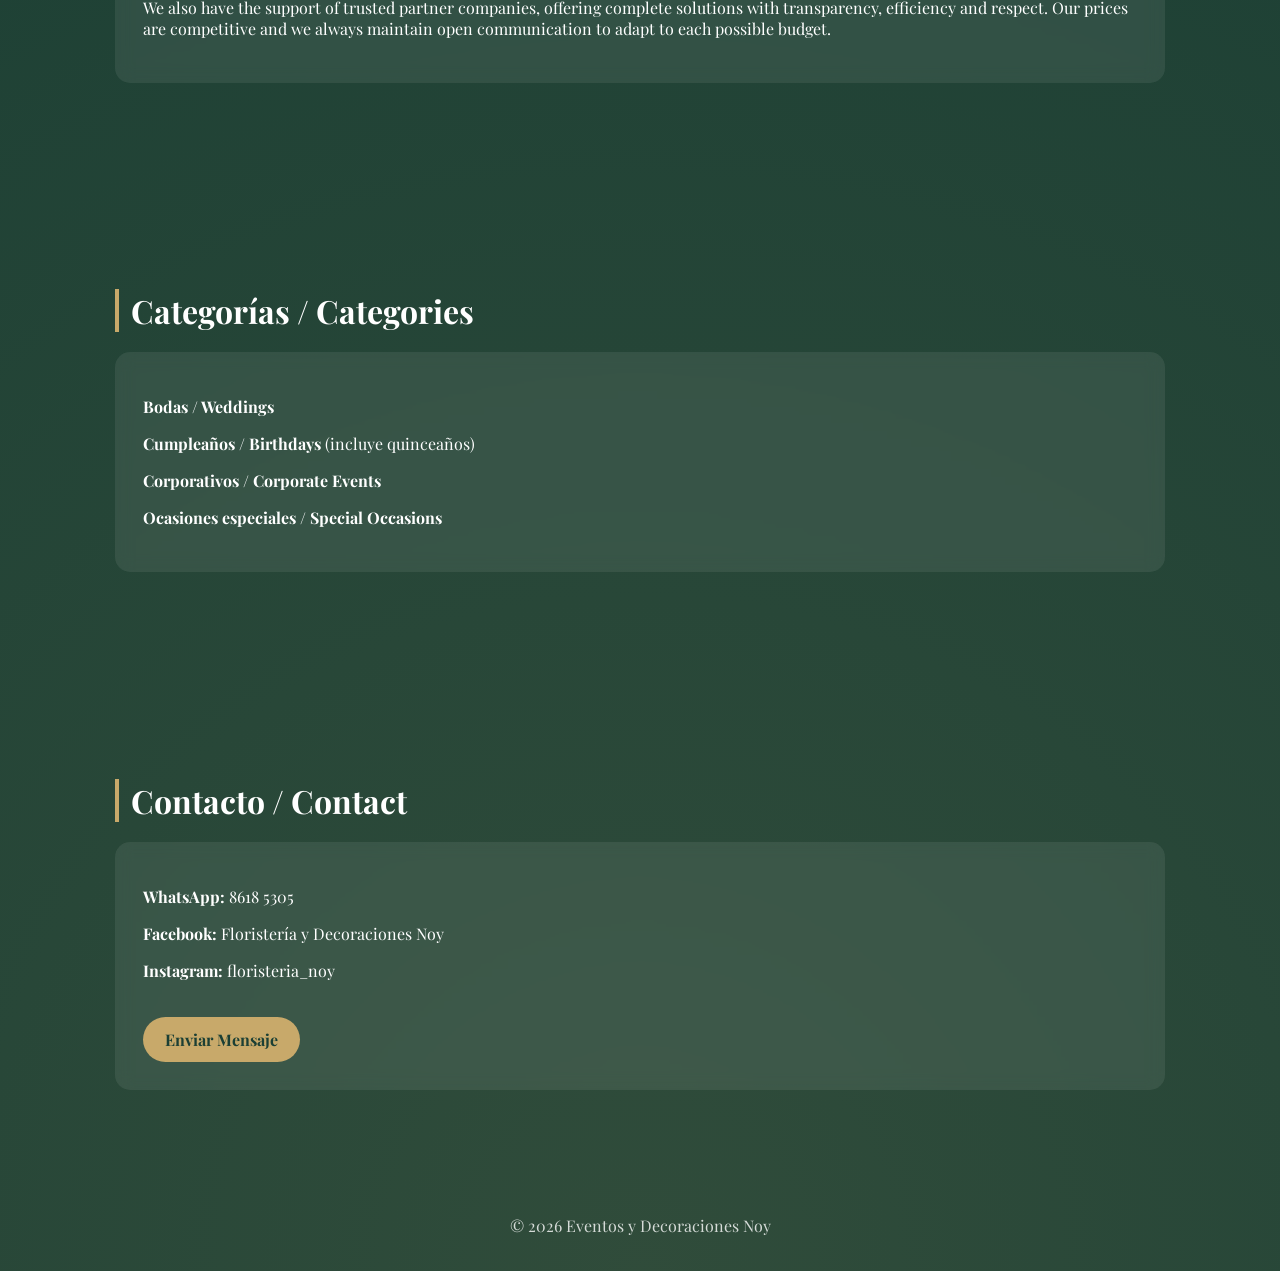
==== commit 7b0d6008: "Update 5 index.html" ====
--- a/index.html
+++ b/index.html
@@ -11,8 +11,13 @@
 body{
     margin:0;
     font-family:'Playfair Display', serif;
-    background:#1f4d3f;
     color:white;
+
+    /* Verde lujo refinado */
+    background:
+        radial-gradient(circle at top, rgba(255,255,255,0.08), transparent 55%),
+        radial-gradient(circle at bottom, rgba(200,169,106,0.12), transparent 60%),
+        #1b3f34;
 }
 
 /* NAV */
@@ -20,19 +25,20 @@
     position:fixed;
     top:0;
     width:100%;
-    background:rgba(0,0,0,0.25);
     display:flex;
     justify-content:center;
-    gap:25px;
+    gap:30px;
     padding:15px;
+    background:rgba(0,0,0,0.25);
+    backdrop-filter: blur(10px);
     z-index:1000;
-    backdrop-filter: blur(6px);
 }
 
 nav a{
     color:white;
     text-decoration:none;
     font-weight:600;
+    letter-spacing:1px;
 }
 
 /* HERO */
@@ -44,61 +50,67 @@
     align-items:center;
     text-align:center;
     padding:20px;
-    background:
-        radial-gradient(circle at top, rgba(255,255,255,0.08), transparent 60%),
-        radial-gradient(circle at bottom, rgba(200,169,106,0.10), transparent 60%);
 }
 
 .hero img{
-    width:320px;
-    max-width:80%;
+    width:340px;
+    max-width:85%;
+    background:white;
+    padding:14px;
+    border-radius:16px;
     margin-bottom:20px;
-    background:white;
-    padding:12px;
-    border-radius:15px;
 }
 
 .hero h1{
-    font-size:3rem;
+    font-size:3.2rem;
     margin:10px 0;
     letter-spacing:1px;
 }
 
-.hero p{
-    max-width:800px;
+.hero .short{
     font-size:1.2rem;
     opacity:0.95;
-    line-height:1.6;
+    margin-bottom:20px;
+}
+
+.hero .cta{
+    margin-top:20px;
+    padding:12px 25px;
+    background:#c8a96a;
+    color:#1b3f34;
+    text-decoration:none;
+    border-radius:30px;
+    font-weight:bold;
 }
 
 /* SECCIONES */
 section{
-    max-width:1000px;
+    max-width:1050px;
     margin:auto;
-    padding:80px 20px;
+    padding:90px 20px;
 }
 
 h2{
     font-size:2rem;
     border-left:4px solid #c8a96a;
-    padding-left:10px;
+    padding-left:12px;
+    margin-bottom:20px;
 }
 
 .card{
     background:rgba(255,255,255,0.08);
-    padding:25px;
+    padding:28px;
     border-radius:15px;
-    margin-top:20px;
-    backdrop-filter: blur(6px);
-}
-
-/* BOTÓN */
+    backdrop-filter: blur(8px);
+}
+
+/* CONTACTO BOTÓN */
 .btn{
     display:inline-block;
     margin-top:20px;
     padding:12px 22px;
     background:#c8a96a;
-    color:#1f4d3f;
+    color:#1b3f34;
     text-decoration:none;
     border-radius:30px;
     font-weight:bold;
@@ -107,7 +119,7 @@
 /* FOOTER */
 footer{
     text-align:center;
-    padding:30px;
+    padding:35px;
     opacity:0.8;
 }
 </style>
@@ -115,49 +127,77 @@
 
 <body>
 
+<!-- NAV -->
 <nav>
     <a href="#historia">Historia</a>
     <a href="#categorias">Categorías</a>
     <a href="#contacto">Contacto</a>
 </nav>
 
-<!-- HERO -->
+<!-- PORTADA (LIMPIA Y VISUAL) -->
 <div class="hero">
 
     <img src="logo-noy.jpeg" alt="Logo">
 
     <h1>EVENTOS Y DECORACIONES NOY</h1>
 
-    <p>
-        Creamos experiencias inolvidables para cada celebración.<br><br>
-
-        Somos un negocio familiar de Pérez Zeledón con experiencia desde 1992,
-        especializado en la decoración de eventos exclusivos.<br><br>
-
-        We are a family business with experience since 1992,
-        specialized in creating luxury event experiences.<br><br>
-
-        Bodas • Cumpleaños • Quinceaños • Corporativos • Ocasiones especiales
-    </p>
-
-    <a class="btn" href="#historia">Conocer más</a>
+    <div class="short">
+        Luxury event design & decoration<br>
+        Diseño exclusivo para eventos inolvidables
+    </div>
+
+    <a class="cta" href="#historia">Descubrir más</a>
 
 </div>
 
 <!-- HISTORIA -->
 <section id="historia">
-    <h2>Historia / History</h2>
+    <h2>Historia / Our Story</h2>
 
     <div class="card">
-        Somos un negocio familiar dedicado a la decoración de eventos desde 1992,
-        creando experiencias únicas, elegantes y personalizadas para cada cliente.<br><br>
-
-        We are a family business dedicated to event decoration since 1992,
-        creating unique, elegant and personalized experiences.
+
+        <p>
+            Somos un negocio familiar ubicado en Pérez Zeledón, Costa Rica, con más de tres décadas de experiencia en la decoración y organización de eventos desde 1992.
+        </p>
+
+        <p>
+            We are a family-owned business based in Pérez Zeledón, Costa Rica, with over three decades of experience in event decoration and planning since 1992.
+        </p>
+
+        <br>
+
+        <p>
+            Nuestro enfoque es crear experiencias elegantes, personalizadas y memorables para cada cliente, cuidando cada detalle del evento.
+        </p>
+
+        <p>
+            Our focus is to create elegant, personalized and memorable experiences for every client, taking care of every detail of the event.
+        </p>
+
+        <br>
+
+        <p>
+            Atendemos bodas, cumpleaños, corporativos y ocasiones especiales en toda la zona sur de Costa Rica.
+        </p>
+
+        <p>
+            We serve weddings, birthdays, corporate events and special occasions throughout southern Costa Rica.
+        </p>
+
+        <br>
+
+        <p>
+            Contamos con el respaldo de empresas aliadas de confianza, ofreciendo soluciones completas con transparencia, eficiencia y respeto. Nuestros precios son competitivos y trabajamos siempre con comunicación abierta para adaptarnos a cada presupuesto posible.
+        </p>
+
+        <p>
+            We also have the support of trusted partner companies, offering complete solutions with transparency, efficiency and respect. Our prices are competitive and we always maintain open communication to adapt to each possible budget.
+        </p>
+
     </div>
 </section>
 
-<!-- CATEGORIAS -->
+<!-- CATEGORÍAS -->
 <section id="categorias">
     <h2>Categorías / Categories</h2>
 
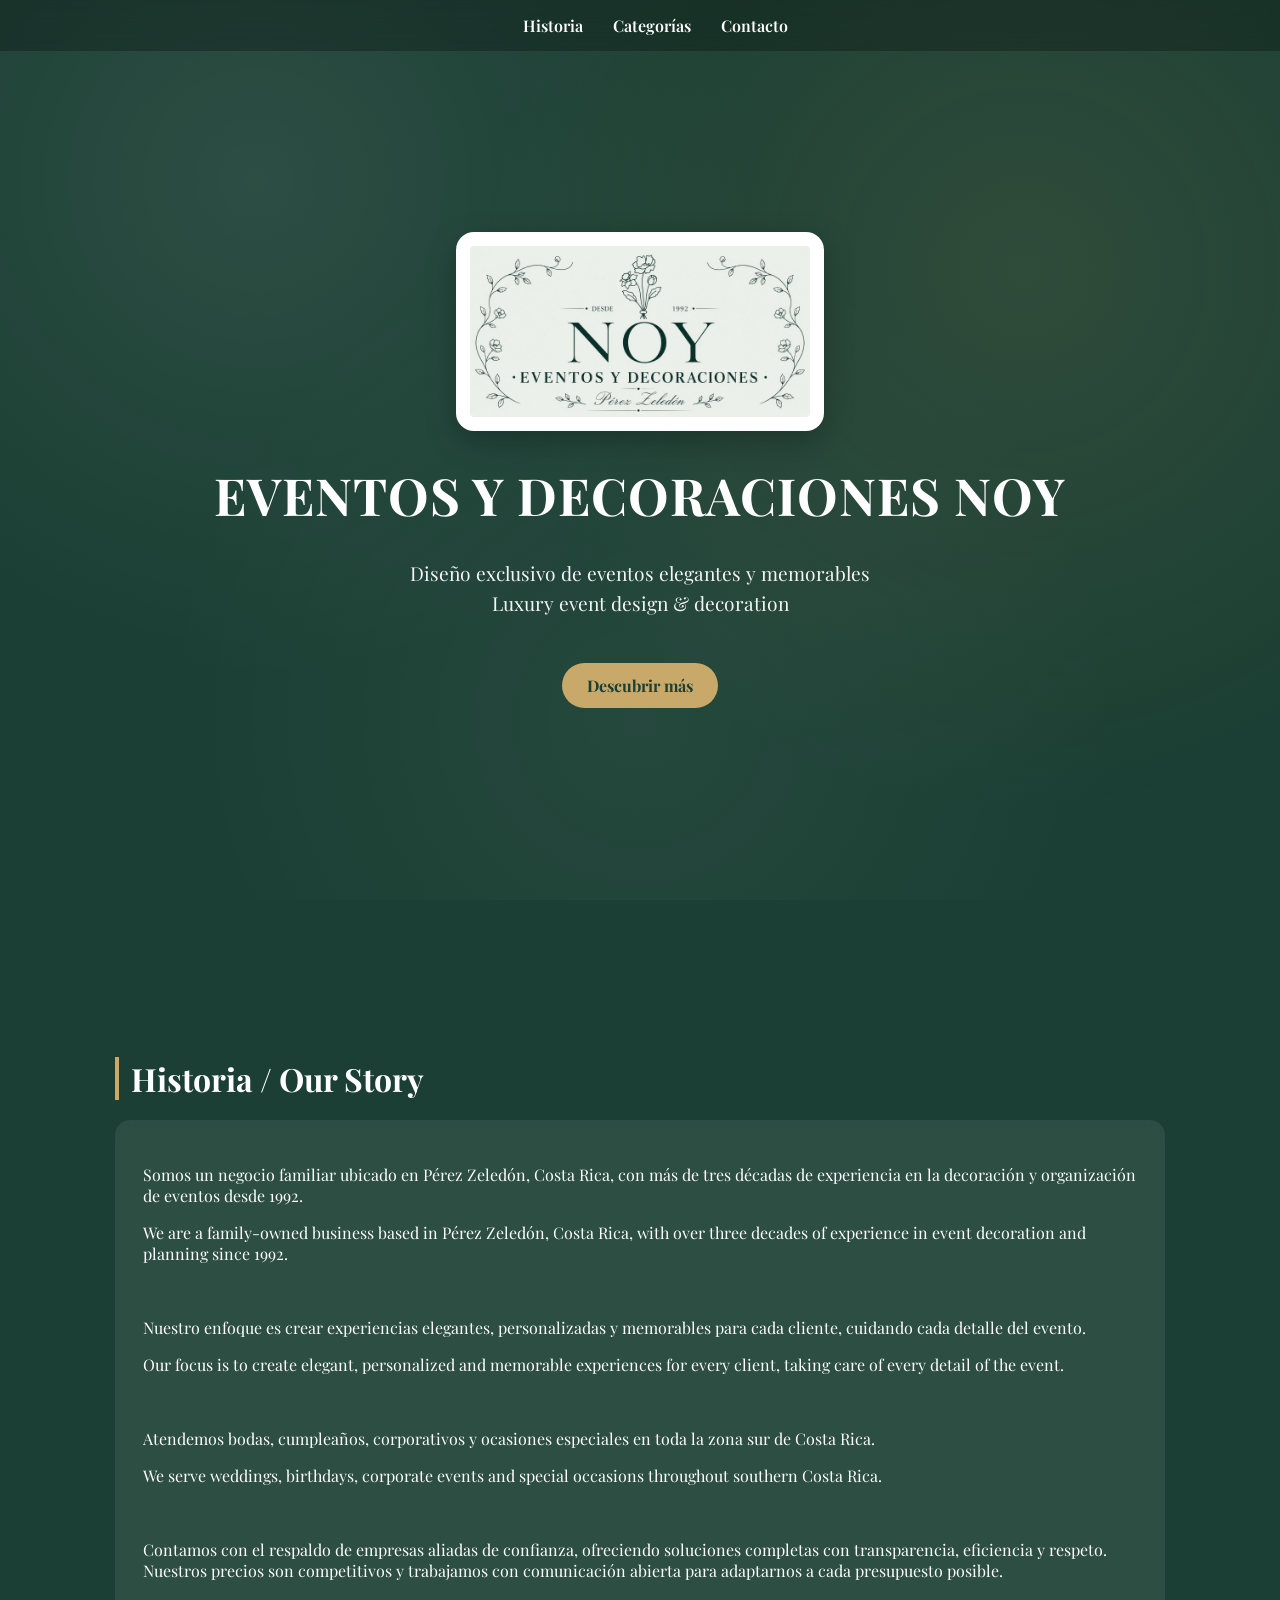
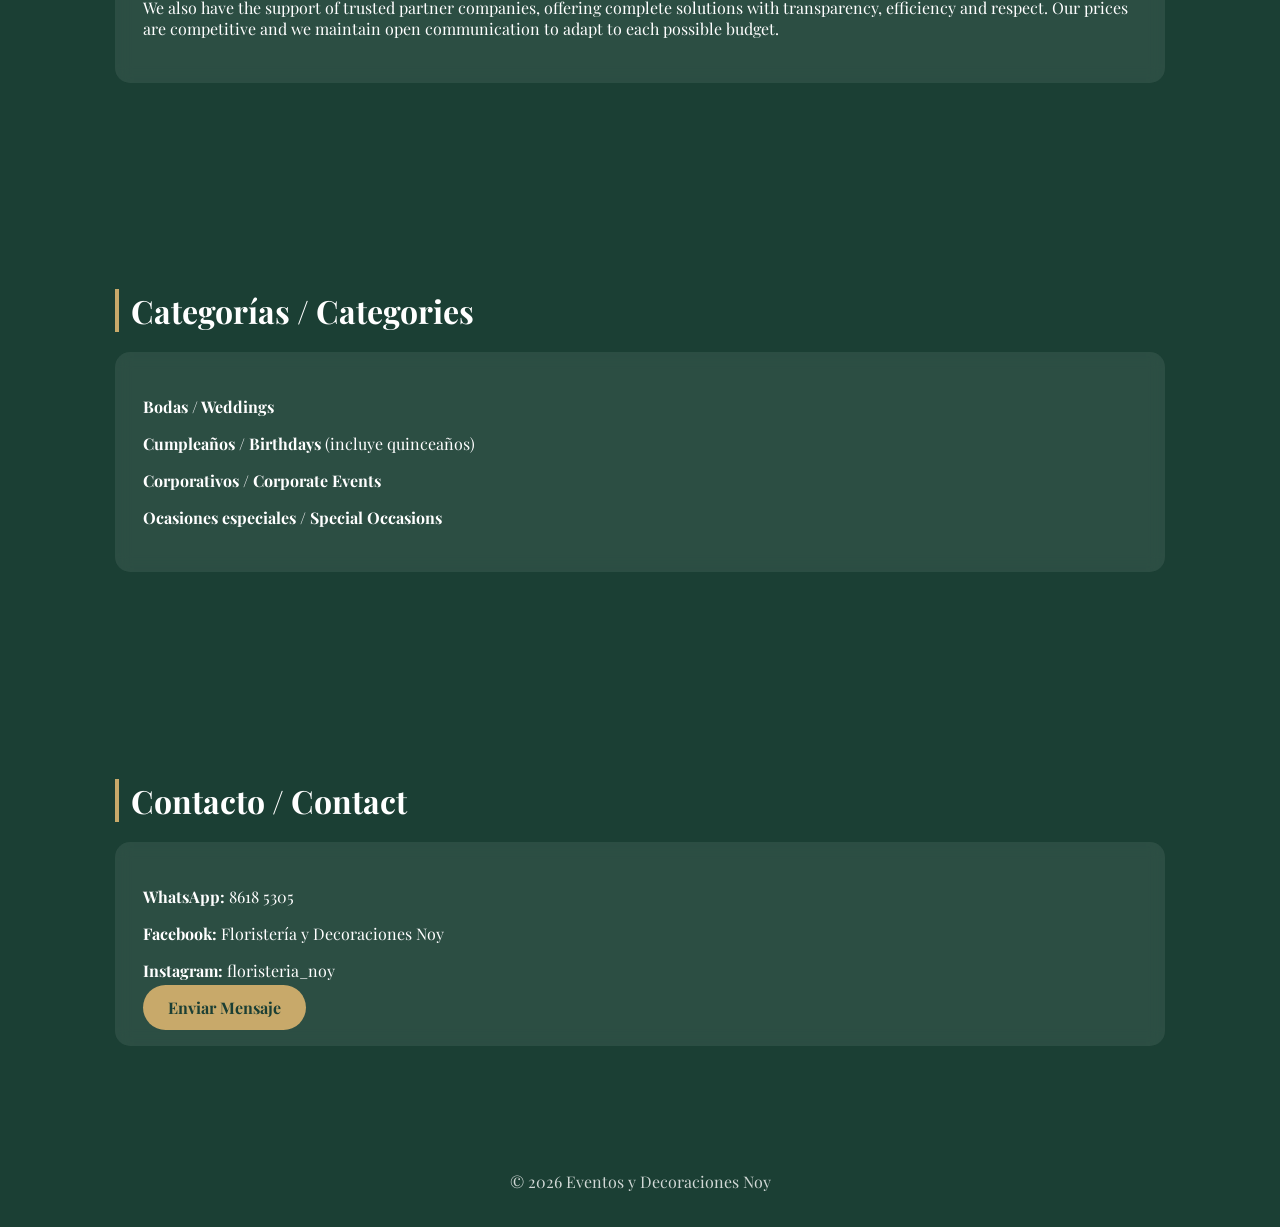
==== commit eda7a645: "Update 5.1 index.html" ====
--- a/index.html
+++ b/index.html
@@ -12,12 +12,23 @@
     margin:0;
     font-family:'Playfair Display', serif;
     color:white;
-
-    /* Verde lujo refinado */
+    background:#1b3f34;
+    scroll-behavior:smooth;
+}
+
+/* FONDO PREMIUM (lujo pastel + dorado + profundidad) */
+body::before{
+    content:"";
+    position:fixed;
+    top:0;
+    left:0;
+    width:100%;
+    height:100%;
     background:
-        radial-gradient(circle at top, rgba(255,255,255,0.08), transparent 55%),
-        radial-gradient(circle at bottom, rgba(200,169,106,0.12), transparent 60%),
-        #1b3f34;
+        radial-gradient(circle at 20% 20%, rgba(255,255,255,0.08), transparent 40%),
+        radial-gradient(circle at 80% 30%, rgba(200,169,106,0.12), transparent 45%),
+        radial-gradient(circle at 50% 80%, rgba(255,255,255,0.05), transparent 50%);
+    z-index:-1;
 }
 
 /* NAV */
@@ -38,12 +49,11 @@
     color:white;
     text-decoration:none;
     font-weight:600;
-    letter-spacing:1px;
-}
-
-/* HERO */
+}
+
+/* HERO FULL SCREEN */
 .hero{
-    min-height:100vh;
+    height:100vh;
     display:flex;
     flex-direction:column;
     justify-content:center;
@@ -57,8 +67,9 @@
     max-width:85%;
     background:white;
     padding:14px;
-    border-radius:16px;
+    border-radius:18px;
     margin-bottom:20px;
+    box-shadow:0 10px 30px rgba(0,0,0,0.25);
 }
 
 .hero h1{
@@ -67,14 +78,16 @@
     letter-spacing:1px;
 }
 
-.hero .short{
+.hero p{
+    max-width:800px;
     font-size:1.2rem;
     opacity:0.95;
-    margin-bottom:20px;
-}
-
-.hero .cta{
-    margin-top:20px;
+    line-height:1.6;
+}
+
+/* BOTÓN */
+.btn{
+    margin-top:25px;
     padding:12px 25px;
     background:#c8a96a;
     color:#1b3f34;
@@ -104,18 +117,6 @@
     backdrop-filter: blur(8px);
 }
 
-/* CONTACTO BOTÓN */
-.btn{
-    display:inline-block;
-    margin-top:20px;
-    padding:12px 22px;
-    background:#c8a96a;
-    color:#1b3f34;
-    text-decoration:none;
-    border-radius:30px;
-    font-weight:bold;
-}
-
 /* FOOTER */
 footer{
     text-align:center;
@@ -134,19 +135,19 @@
     <a href="#contacto">Contacto</a>
 </nav>
 
-<!-- PORTADA (LIMPIA Y VISUAL) -->
+<!-- HERO (SOLO LO QUE PEDISTE) -->
 <div class="hero">
 
     <img src="logo-noy.jpeg" alt="Logo">
 
     <h1>EVENTOS Y DECORACIONES NOY</h1>
 
-    <div class="short">
-        Luxury event design & decoration<br>
-        Diseño exclusivo para eventos inolvidables
-    </div>
-
-    <a class="cta" href="#historia">Descubrir más</a>
+    <p>
+        Diseño exclusivo de eventos elegantes y memorables<br>
+        Luxury event design & decoration
+    </p>
+
+    <a class="btn" href="#historia">Descubrir más</a>
 
 </div>
 
@@ -187,17 +188,17 @@
         <br>
 
         <p>
-            Contamos con el respaldo de empresas aliadas de confianza, ofreciendo soluciones completas con transparencia, eficiencia y respeto. Nuestros precios son competitivos y trabajamos siempre con comunicación abierta para adaptarnos a cada presupuesto posible.
-        </p>
-
-        <p>
-            We also have the support of trusted partner companies, offering complete solutions with transparency, efficiency and respect. Our prices are competitive and we always maintain open communication to adapt to each possible budget.
+            Contamos con el respaldo de empresas aliadas de confianza, ofreciendo soluciones completas con transparencia, eficiencia y respeto. Nuestros precios son competitivos y trabajamos con comunicación abierta para adaptarnos a cada presupuesto posible.
+        </p>
+
+        <p>
+            We also have the support of trusted partner companies, offering complete solutions with transparency, efficiency and respect. Our prices are competitive and we maintain open communication to adapt to each possible budget.
         </p>
 
     </div>
 </section>
 
-<!-- CATEGORÍAS -->
+<!-- CATEGORÍAS (SIMPLIFICADO) -->
 <section id="categorias">
     <h2>Categorías / Categories</h2>
 
@@ -209,7 +210,7 @@
     </div>
 </section>
 
-<!-- CONTACTO -->
+<!-- CONTACTO (SOLO CONTACTO) -->
 <section id="contacto">
     <h2>Contacto / Contact</h2>
 
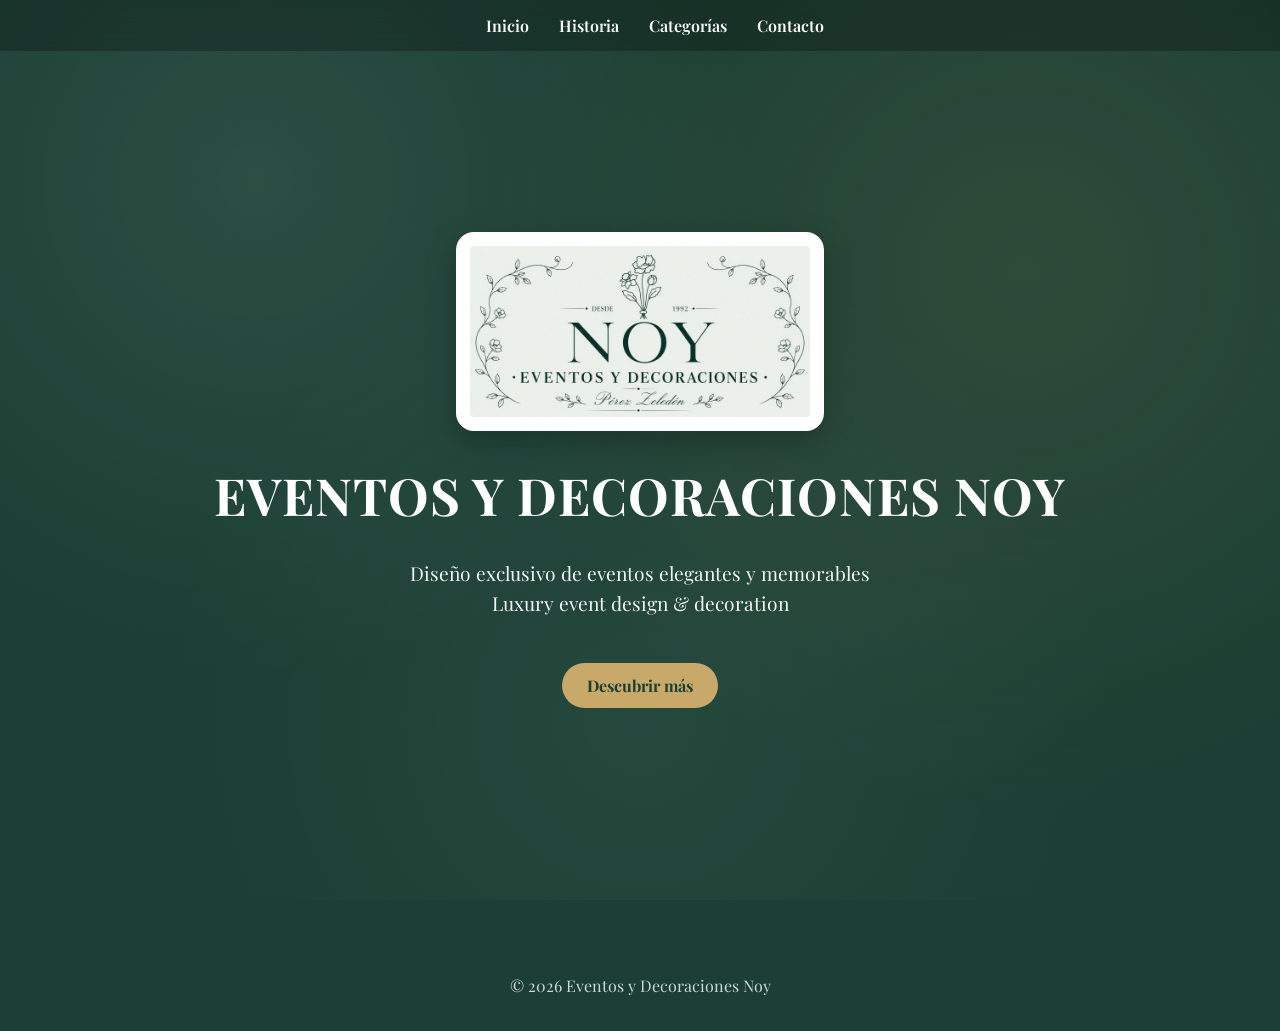
==== commit 7749e6f7: "Update index 1.1.html" ====
--- a/index.html
+++ b/index.html
@@ -16,7 +16,7 @@
     scroll-behavior:smooth;
 }
 
-/* FONDO PREMIUM (lujo pastel + dorado + profundidad) */
+/* FONDO PREMIUM */
 body::before{
     content:"";
     position:fixed;
@@ -51,7 +51,7 @@
     font-weight:600;
 }
 
-/* HERO FULL SCREEN */
+/* HERO */
 .hero{
     height:100vh;
     display:flex;
@@ -96,27 +96,6 @@
     font-weight:bold;
 }
 
-/* SECCIONES */
-section{
-    max-width:1050px;
-    margin:auto;
-    padding:90px 20px;
-}
-
-h2{
-    font-size:2rem;
-    border-left:4px solid #c8a96a;
-    padding-left:12px;
-    margin-bottom:20px;
-}
-
-.card{
-    background:rgba(255,255,255,0.08);
-    padding:28px;
-    border-radius:15px;
-    backdrop-filter: blur(8px);
-}
-
 /* FOOTER */
 footer{
     text-align:center;
@@ -128,14 +107,15 @@
 
 <body>
 
-<!-- NAV -->
+<!-- NAV (YA CON PÁGINAS REALES) -->
 <nav>
-    <a href="#historia">Historia</a>
-    <a href="#categorias">Categorías</a>
-    <a href="#contacto">Contacto</a>
+    <a href="index.html">Inicio</a>
+    <a href="historia.html">Historia</a>
+    <a href="categorias.html">Categorías</a>
+    <a href="contacto.html">Contacto</a>
 </nav>
 
-<!-- HERO (SOLO LO QUE PEDISTE) -->
+<!-- HERO -->
 <div class="hero">
 
     <img src="logo-noy.jpeg" alt="Logo">
@@ -147,83 +127,9 @@
         Luxury event design & decoration
     </p>
 
-    <a class="btn" href="#historia">Descubrir más</a>
+    <a class="btn" href="historia.html">Descubrir más</a>
 
 </div>
-
-<!-- HISTORIA -->
-<section id="historia">
-    <h2>Historia / Our Story</h2>
-
-    <div class="card">
-
-        <p>
-            Somos un negocio familiar ubicado en Pérez Zeledón, Costa Rica, con más de tres décadas de experiencia en la decoración y organización de eventos desde 1992.
-        </p>
-
-        <p>
-            We are a family-owned business based in Pérez Zeledón, Costa Rica, with over three decades of experience in event decoration and planning since 1992.
-        </p>
-
-        <br>
-
-        <p>
-            Nuestro enfoque es crear experiencias elegantes, personalizadas y memorables para cada cliente, cuidando cada detalle del evento.
-        </p>
-
-        <p>
-            Our focus is to create elegant, personalized and memorable experiences for every client, taking care of every detail of the event.
-        </p>
-
-        <br>
-
-        <p>
-            Atendemos bodas, cumpleaños, corporativos y ocasiones especiales en toda la zona sur de Costa Rica.
-        </p>
-
-        <p>
-            We serve weddings, birthdays, corporate events and special occasions throughout southern Costa Rica.
-        </p>
-
-        <br>
-
-        <p>
-            Contamos con el respaldo de empresas aliadas de confianza, ofreciendo soluciones completas con transparencia, eficiencia y respeto. Nuestros precios son competitivos y trabajamos con comunicación abierta para adaptarnos a cada presupuesto posible.
-        </p>
-
-        <p>
-            We also have the support of trusted partner companies, offering complete solutions with transparency, efficiency and respect. Our prices are competitive and we maintain open communication to adapt to each possible budget.
-        </p>
-
-    </div>
-</section>
-
-<!-- CATEGORÍAS (SIMPLIFICADO) -->
-<section id="categorias">
-    <h2>Categorías / Categories</h2>
-
-    <div class="card">
-        <p><b>Bodas / Weddings</b></p>
-        <p><b>Cumpleaños / Birthdays</b> (incluye quinceaños)</p>
-        <p><b>Corporativos / Corporate Events</b></p>
-        <p><b>Ocasiones especiales / Special Occasions</b></p>
-    </div>
-</section>
-
-<!-- CONTACTO (SOLO CONTACTO) -->
-<section id="contacto">
-    <h2>Contacto / Contact</h2>
-
-    <div class="card">
-        <p><b>WhatsApp:</b> 8618 5305</p>
-        <p><b>Facebook:</b> Floristería y Decoraciones Noy</p>
-        <p><b>Instagram:</b> floristeria_noy</p>
-
-        <a class="btn" href="https://wa.me/50686185305" target="_blank">
-            Enviar Mensaje
-        </a>
-    </div>
-</section>
 
 <footer>
     © 2026 Eventos y Decoraciones Noy
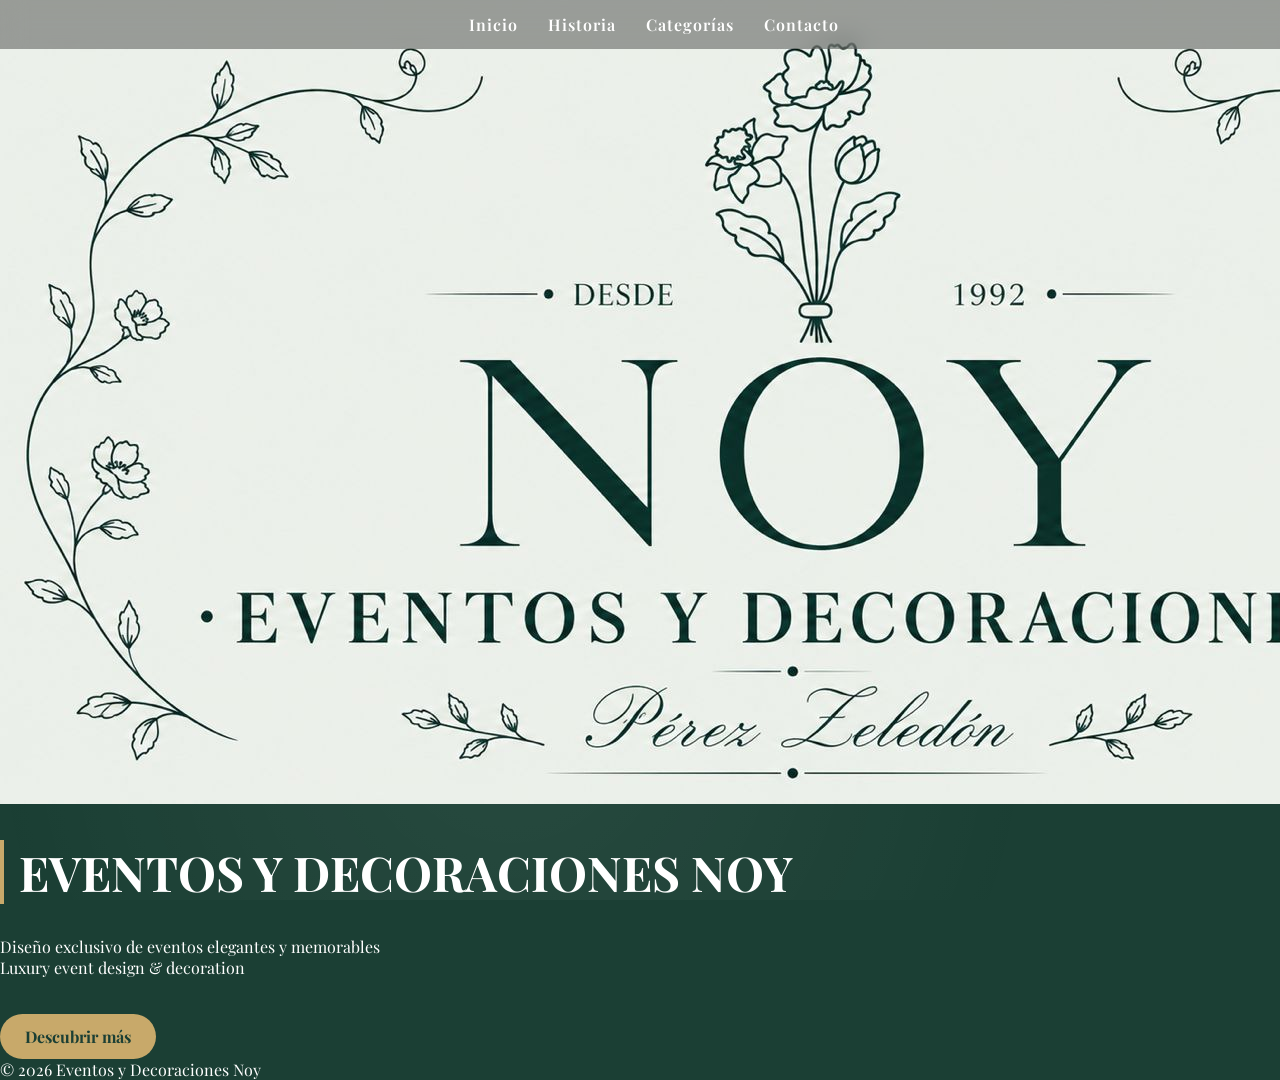
==== commit 89b7a9bb: "index.html" ====
--- a/index.html
+++ b/index.html
@@ -7,107 +7,13 @@
 
 <link href="https://fonts.googleapis.com/css2?family=Playfair+Display:wght@400;600;700&display=swap" rel="stylesheet">
 
-<style>
-body{
-    margin:0;
-    font-family:'Playfair Display', serif;
-    color:white;
-    background:#1b3f34;
-    scroll-behavior:smooth;
-}
-
-/* FONDO PREMIUM */
-body::before{
-    content:"";
-    position:fixed;
-    top:0;
-    left:0;
-    width:100%;
-    height:100%;
-    background:
-        radial-gradient(circle at 20% 20%, rgba(255,255,255,0.08), transparent 40%),
-        radial-gradient(circle at 80% 30%, rgba(200,169,106,0.12), transparent 45%),
-        radial-gradient(circle at 50% 80%, rgba(255,255,255,0.05), transparent 50%);
-    z-index:-1;
-}
-
-/* NAV */
-nav{
-    position:fixed;
-    top:0;
-    width:100%;
-    display:flex;
-    justify-content:center;
-    gap:30px;
-    padding:15px;
-    background:rgba(0,0,0,0.25);
-    backdrop-filter: blur(10px);
-    z-index:1000;
-}
-
-nav a{
-    color:white;
-    text-decoration:none;
-    font-weight:600;
-}
-
-/* HERO */
-.hero{
-    height:100vh;
-    display:flex;
-    flex-direction:column;
-    justify-content:center;
-    align-items:center;
-    text-align:center;
-    padding:20px;
-}
-
-.hero img{
-    width:340px;
-    max-width:85%;
-    background:white;
-    padding:14px;
-    border-radius:18px;
-    margin-bottom:20px;
-    box-shadow:0 10px 30px rgba(0,0,0,0.25);
-}
-
-.hero h1{
-    font-size:3.2rem;
-    margin:10px 0;
-    letter-spacing:1px;
-}
-
-.hero p{
-    max-width:800px;
-    font-size:1.2rem;
-    opacity:0.95;
-    line-height:1.6;
-}
-
-/* BOTÓN */
-.btn{
-    margin-top:25px;
-    padding:12px 25px;
-    background:#c8a96a;
-    color:#1b3f34;
-    text-decoration:none;
-    border-radius:30px;
-    font-weight:bold;
-}
-
-/* FOOTER */
-footer{
-    text-align:center;
-    padding:35px;
-    opacity:0.8;
-}
-</style>
+<!-- 🔥 CSS GLOBAL -->
+<link rel="stylesheet" href="style.css">
 </head>
 
-<body>
+<body class="home">
 
-<!-- NAV (YA CON PÁGINAS REALES) -->
+<!-- NAV -->
 <nav>
     <a href="index.html">Inicio</a>
     <a href="historia.html">Historia</a>
--- a/style.css
+++ b/style.css
@@ -0,0 +1,83 @@
+body{
+    margin:0;
+    font-family:'Playfair Display', serif;
+    color:white;
+    background:#1b3f34;
+    overflow-x:hidden;
+}
+
+/* ✨ fondo base elegante */
+body::before{
+    content:"";
+    position:fixed;
+    inset:0;
+    background:
+        radial-gradient(circle at 15% 20%, rgba(255,255,255,0.08), transparent 40%),
+        radial-gradient(circle at 80% 30%, rgba(200,169,106,0.16), transparent 45%),
+        radial-gradient(circle at 40% 80%, rgba(255,255,255,0.06), transparent 50%);
+    z-index:-1;
+}
+
+/* NAV GLOBAL */
+nav{
+    position:fixed;
+    top:0;
+    width:100%;
+    display:flex;
+    justify-content:center;
+    gap:30px;
+    padding:14px;
+    background:rgba(0,0,0,0.35);
+    backdrop-filter: blur(12px);
+    z-index:1000;
+}
+
+nav a{
+    color:white;
+    text-decoration:none;
+    font-weight:600;
+    letter-spacing:1px;
+}
+
+/* CONTENIDO GENERAL */
+.container{
+    max-width:1000px;
+    margin:auto;
+    padding:130px 20px 80px;
+}
+
+/* TITULOS */
+h1{
+    font-size:3rem;
+    border-left:4px solid #c8a96a;
+    padding-left:15px;
+}
+
+/* TARJETAS LUXURY */
+.card{
+    background:rgba(255,255,255,0.08);
+    border:1px solid rgba(255,255,255,0.12);
+    padding:30px;
+    border-radius:18px;
+    backdrop-filter: blur(10px);
+    box-shadow:0 10px 40px rgba(0,0,0,0.3);
+    margin-top:25px;
+    line-height:1.7;
+}
+
+/* BOTONES */
+.btn{
+    display:inline-block;
+    margin-top:20px;
+    padding:12px 25px;
+    background:#c8a96a;
+    color:#1b3f34;
+    text-decoration:none;
+    border-radius:30px;
+    font-weight:bold;
+    transition:0.3s;
+}
+
+.btn:hover{
+    transform:scale(1.05);
+}
